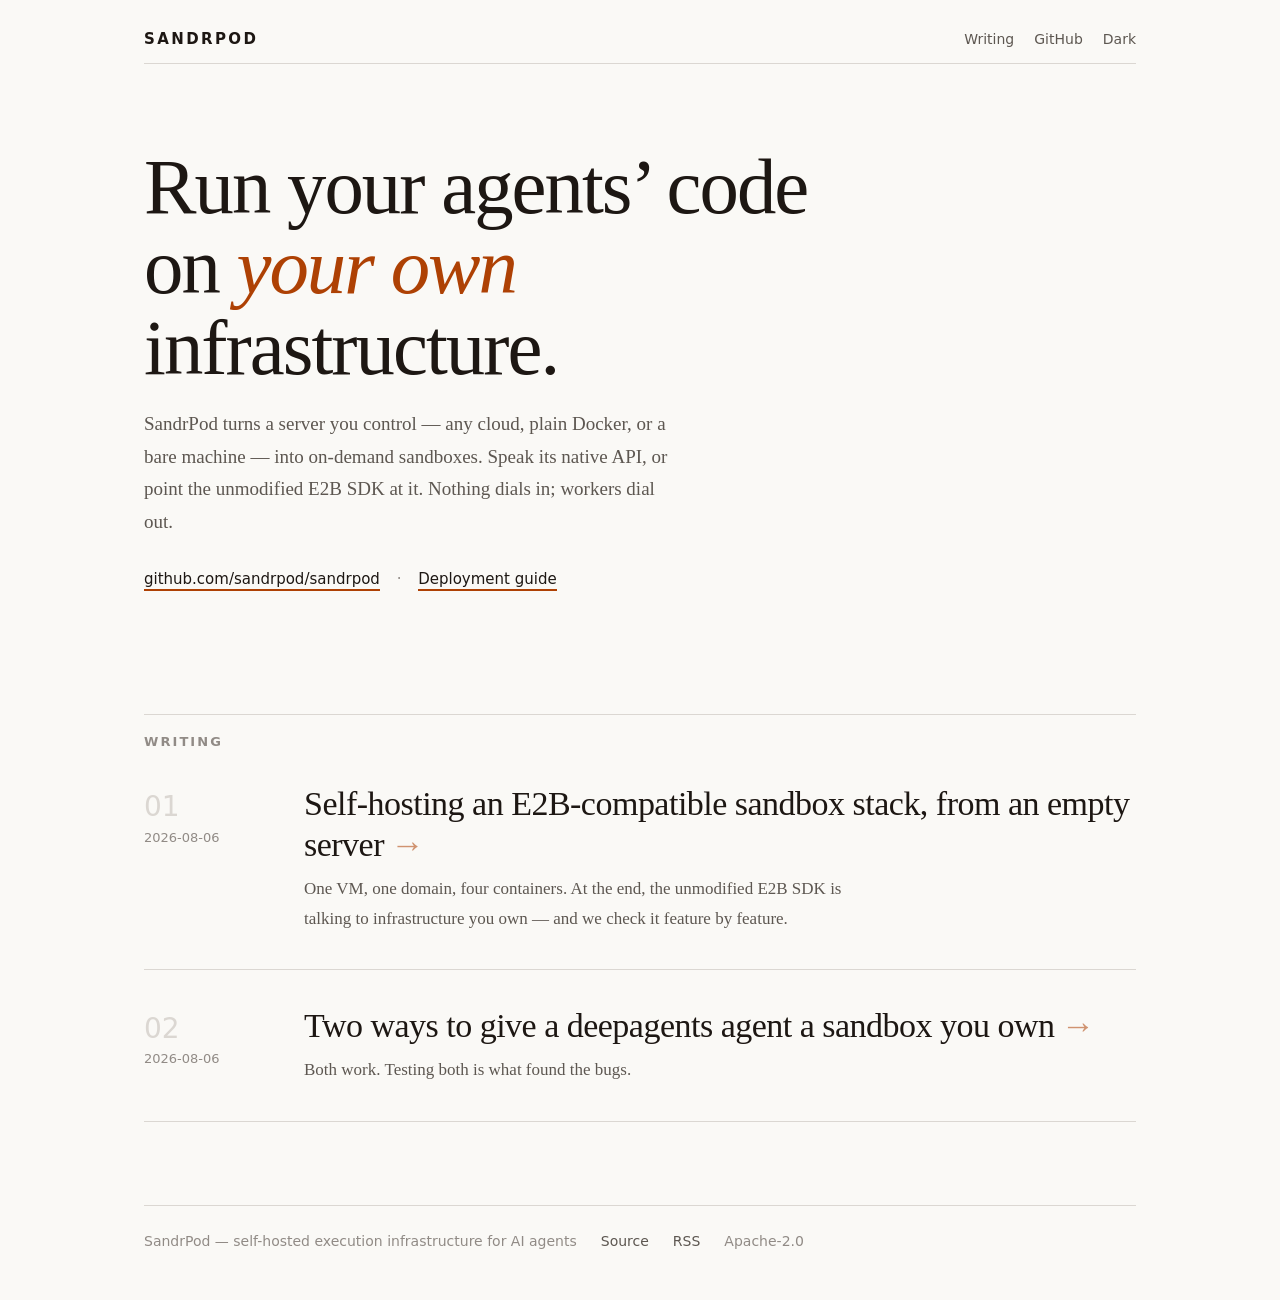
==== index.html @ 93092206 "site: SandrPod writing, two articles Static, hand-written HTML — no generator, no build step, no ext" ====
<!doctype html>
<html lang="en">
<head>
<meta charset="utf-8">
<meta name="viewport" content="width=device-width, initial-scale=1">
<title>SandrPod — self-hosted execution infrastructure for AI agents</title>
<meta name="description" content="Open-source, Apache-2.0. Run AI-agent code on infrastructure you own: any cloud, plain Docker, or a bare machine. E2B-SDK compatible.">
<link rel="canonical" href="https://sandrpod.com/">
<meta property="og:type" content="website">
<meta property="og:title" content="SandrPod — self-hosted execution infrastructure for AI agents">
<meta property="og:description" content="Open-source, Apache-2.0. Run AI-agent code on infrastructure you own: any cloud, plain Docker, or a bare machine. E2B-SDK compatible.">
<meta property="og:url" content="https://sandrpod.com/">
<meta property="og:site_name" content="SandrPod">
<meta name="twitter:card" content="summary">
<meta name="twitter:title" content="SandrPod — self-hosted execution infrastructure for AI agents">
<meta name="twitter:description" content="Open-source, Apache-2.0. Run AI-agent code on infrastructure you own: any cloud, plain Docker, or a bare machine. E2B-SDK compatible.">
<link rel="alternate" type="application/rss+xml" title="SandrPod" href="https://sandrpod.com/feed.xml">
<link rel="stylesheet" href="/style.css">
<script>(function(){try{var t=localStorage.getItem("theme");if(t)document.documentElement.setAttribute("data-theme",t)}catch(e){}})()</script>
</head>
<body>
<a class="skip" href="#main">Skip to content</a>
<header class="masthead">
  <a class="wordmark" href="/">SandrPod</a>
  <nav aria-label="Main">
    <a href="/">Writing</a>
    <a href="https://github.com/sandrpod/sandrpod">GitHub</a>
    <button class="theme-toggle" type="button" aria-label="Toggle colour theme">Dark</button>
  </nav>
</header>
<main id="main">
<section class="hero">
  <h1>Run your agents’ code on <em>your own</em> infrastructure.</h1>
  <p>SandrPod turns a server you control — any cloud, plain Docker, or a bare
  machine — into on-demand sandboxes. Speak its native API, or point the
  unmodified E2B SDK at it. Nothing dials in; workers dial out.</p>
  <p class="cta">
    <a href="https://github.com/sandrpod/sandrpod">github.com/sandrpod/sandrpod</a>
    <span>·</span>
    <a href="https://github.com/sandrpod/sandrpod/blob/main/docs/PRODUCTION_DEPLOYMENT.md">Deployment guide</a>
  </p>
</section>

<h2 class="writing-head">Writing</h2>
<a class="entry" href="/e2b-compatible-sandbox-api/">
  <div class="meta"><span class="no">01</span>2026-08-06</div>
  <div>
    <h2>Self-hosting an E2B-compatible sandbox stack, from an empty server<span class="arrow">→</span></h2>
    <p>One VM, one domain, four containers. At the end, the unmodified E2B SDK is talking to infrastructure you own — and we check it feature by feature.</p>
  </div>
</a>
<a class="entry" href="/deepagents-sandbox-backends/">
  <div class="meta"><span class="no">02</span>2026-08-06</div>
  <div>
    <h2>Two ways to give a deepagents agent a sandbox you own<span class="arrow">→</span></h2>
    <p>Both work. Testing both is what found the bugs.</p>
  </div>
</a>
</main>
<footer>
  <span>SandrPod — self-hosted execution infrastructure for AI agents</span>
  <a href="https://github.com/sandrpod/sandrpod">Source</a>
  <a href="https://sandrpod.com/feed.xml">RSS</a>
  <span>Apache-2.0</span>
</footer>
<script>
(function () {
  var btn = document.querySelector('.theme-toggle');
  if (!btn) return;
  var root = document.documentElement;
  function current() {
    return root.getAttribute('data-theme') ||
      (matchMedia('(prefers-color-scheme: dark)').matches ? 'dark' : 'light');
  }
  function label() { btn.textContent = current() === 'dark' ? 'Light' : 'Dark'; }
  label();
  btn.addEventListener('click', function () {
    var next = current() === 'dark' ? 'light' : 'dark';
    root.setAttribute('data-theme', next);
    try { localStorage.setItem('theme', next); } catch (e) {}
    label();
  });
})();
</script>
</body>
</html>
---- style.css ----
:root {
  /* 纸与墨：暖白底、近黑字，避免纯 #fff/#000 的刺眼对比 */
  --paper:      oklch(98.2% 0.004 85);
  --paper-sunk: oklch(95.6% 0.006 85);
  --ink:        oklch(21%   0.012 60);
  --ink-soft:   oklch(46%   0.012 60);
  --ink-faint:  oklch(64%   0.010 60);
  --rule:       oklch(88%   0.008 70);
  /* 单一强调色：赭红。够暖，不是通用的 SaaS 蓝 */
  --accent:     oklch(52%   0.155 42);
  --accent-lit: oklch(96%   0.020 42);

  --serif: "Iowan Old Style", "Charter", "Bitstream Charter", "Sitka Text",
           Cambria, Georgia, serif;
  --sans:  ui-sans-serif, -apple-system, "Segoe UI", Inter, system-ui, sans-serif;
  --mono:  ui-monospace, "SF Mono", "JetBrains Mono", Menlo, Consolas, monospace;

  --measure: 34rem;          /* 正文行长，约 68 字符 */
  --gutter:  clamp(1.25rem, 1rem + 2vw, 3rem);
  --step:    clamp(3rem, 2rem + 4vw, 6rem);
}

@media (prefers-color-scheme: dark) {
  :root {
    --paper:      oklch(17%   0.010 65);
    --paper-sunk: oklch(21%   0.012 65);
    --ink:        oklch(92%   0.008 80);
    --ink-soft:   oklch(72%   0.010 80);
    --ink-faint:  oklch(55%   0.010 80);
    --rule:       oklch(31%   0.012 70);
    --accent:     oklch(76%   0.135 55);
    --accent-lit: oklch(26%   0.040 45);
  }
}
/* 站内切换按钮的显式覆盖，两个方向都要压过媒体查询 */
:root[data-theme="light"] {
  --paper: oklch(98.2% 0.004 85); --paper-sunk: oklch(95.6% 0.006 85);
  --ink: oklch(21% 0.012 60);     --ink-soft: oklch(46% 0.012 60);
  --ink-faint: oklch(64% 0.010 60); --rule: oklch(88% 0.008 70);
  --accent: oklch(52% 0.155 42);  --accent-lit: oklch(96% 0.020 42);
}
:root[data-theme="dark"] {
  --paper: oklch(17% 0.010 65);   --paper-sunk: oklch(21% 0.012 65);
  --ink: oklch(92% 0.008 80);     --ink-soft: oklch(72% 0.010 80);
  --ink-faint: oklch(55% 0.010 80); --rule: oklch(31% 0.012 70);
  --accent: oklch(76% 0.135 55);  --accent-lit: oklch(26% 0.040 45);
}

html { -webkit-text-size-adjust: 100%; }

body {
  margin: 0;
  padding: 0 var(--gutter);
  background: var(--paper);
  color: var(--ink);
  font: 400 1.0625rem/1.72 var(--serif);
  font-synthesis-weight: none;
  overflow-wrap: break-word;
}

/* ── 骨架 ───────────────────────────────────────────────── */

.masthead {
  max-width: 62rem; margin: 0 auto;
  display: flex; align-items: baseline; gap: 1.25rem;
  padding: 2rem 0 0; border-bottom: 1px solid var(--rule);
  padding-bottom: 1rem;
}
.masthead a.wordmark {
  font: 600 0.9375rem/1 var(--sans);
  letter-spacing: 0.16em; text-transform: uppercase;
  color: var(--ink); text-decoration: none;
}
.masthead nav { margin-left: auto; display: flex; gap: 1.25rem; align-items: baseline; }
.masthead nav a, .theme-toggle {
  font: 400 0.875rem/1 var(--sans);
  color: var(--ink-soft); text-decoration: none;
}
.masthead nav a:hover { color: var(--accent); }
.theme-toggle {
  background: none; border: 0; padding: 0; cursor: pointer;
  font-family: var(--sans); color: var(--ink-soft);
}
.theme-toggle:hover { color: var(--accent); }

main { max-width: 62rem; margin: 0 auto; }

footer {
  max-width: 62rem; margin: var(--step) auto 0;
  border-top: 1px solid var(--rule); padding: 1.5rem 0 3rem;
  font: 400 0.875rem/1.6 var(--sans); color: var(--ink-faint);
  display: flex; flex-wrap: wrap; gap: 0.5rem 1.5rem;
}
footer a { color: var(--ink-soft); text-decoration: none; }
footer a:hover { color: var(--accent); }

/* ── 首页 ───────────────────────────────────────────────── */

.hero { padding: var(--step) 0; max-width: 44rem; }
.hero h1 {
  font: 400 clamp(2.5rem, 1.4rem + 4.4vw, 5rem)/1.02 var(--serif);
  letter-spacing: -0.025em; margin: 0 0 1.25rem;
}
.hero h1 em { font-style: italic; color: var(--accent); }
.hero p {
  font-size: 1.1875rem; color: var(--ink-soft);
  max-width: var(--measure); margin: 0 0 1.75rem;
}
.hero .cta { font-family: var(--sans); font-size: 0.9375rem; }
.hero .cta a {
  color: var(--ink); text-decoration: none;
  border-bottom: 2px solid var(--accent); padding-bottom: 1px;
}
.hero .cta a:hover { color: var(--accent); }
.hero .cta span { color: var(--ink-faint); margin: 0 0.75rem; }

.writing-head {
  font: 600 0.8125rem/1 var(--sans);
  letter-spacing: 0.16em; text-transform: uppercase;
  color: var(--ink-faint);
  border-top: 1px solid var(--rule); padding-top: 1.25rem; margin-bottom: 0;
}

/* 编辑式条目：日期在左侧边栏，标题破格占主栏 */
.entry {
  display: grid;
  grid-template-columns: 7.5rem 1fr;
  gap: 0 2.5rem;
  padding: 2.25rem 0;
  border-bottom: 1px solid var(--rule);
  text-decoration: none; color: inherit;
}
.entry:hover h2 { color: var(--accent); }
.entry:hover .arrow { transform: translateX(3px); opacity: 1; }
.entry .meta {
  font: 400 0.8125rem/1.5 var(--sans);
  color: var(--ink-faint); padding-top: 0.55rem;
}
.entry .meta .no {
  display: block; font-size: 1.75rem; line-height: 1;
  color: var(--rule); margin-bottom: 0.4rem;
  font-variant-numeric: tabular-nums;
}
.entry h2 {
  font: 400 clamp(1.5rem, 1.1rem + 1.5vw, 2.125rem)/1.18 var(--serif);
  letter-spacing: -0.015em; margin: 0 0 0.6rem;
  transition: color 140ms ease;
}
.entry p { margin: 0; color: var(--ink-soft); max-width: var(--measure); }
.entry .arrow {
  display: inline-block; margin-left: 0.4rem; color: var(--accent);
  opacity: 0.55; transition: transform 140ms ease, opacity 140ms ease;
}

@media (max-width: 44rem) {
  .entry { grid-template-columns: 1fr; gap: 0.75rem; }
  .entry .meta { padding-top: 0; }
  .entry .meta .no { display: inline; font-size: 1rem; margin-right: 0.6rem; }
}

/* ── 文章 ───────────────────────────────────────────────── */

article { padding: var(--step) 0 0; }
article > * { max-width: var(--measure); }

article h1 {
  font: 400 clamp(2.125rem, 1.4rem + 3vw, 3.5rem)/1.08 var(--serif);
  letter-spacing: -0.022em; margin: 0 0 1.5rem; max-width: 24ch;
}
/* pandoc 把副标题渲染成首个 <p><em> */
article h1 + p em {
  font-style: italic; font-size: 1.1875rem;
  color: var(--ink-soft); line-height: 1.55;
}
article h1 + p { margin-bottom: 2.5rem; }

article h2 {
  font: 600 1.0625rem/1.35 var(--sans);
  letter-spacing: 0.02em;
  margin: 3.25rem 0 1rem; padding-top: 1rem;
  border-top: 1px solid var(--rule);
}
article h3 {
  font: 600 0.9375rem/1.4 var(--sans);
  letter-spacing: 0.03em; color: var(--ink-soft);
  margin: 2.25rem 0 0.75rem;
}
article h2 a.anchor, article h3 a.anchor { display: none; }

article p, article li { margin: 0 0 1.25rem; }
article ul, article ol { padding-left: 1.35rem; }
article li { margin-bottom: 0.5rem; }
article li::marker { color: var(--ink-faint); }

article a { color: var(--ink); text-decoration-color: var(--accent); text-underline-offset: 2px; }
article a:hover { color: var(--accent); }

article strong { font-weight: 600; }

article hr {
  border: 0; border-top: 1px solid var(--rule);
  margin: 2.5rem 0; max-width: 6rem;
}

article blockquote {
  margin: 1.75rem 0; padding-left: 1.25rem;
  border-left: 2px solid var(--accent);
  color: var(--ink-soft); font-style: italic;
}

/* 代码：正文行长放不下，允许溢出到更宽的容器并自己横向滚动 */
article pre {
  max-width: min(52rem, 100%);
  margin: 1.75rem 0; padding: 1.1rem 1.25rem;
  background: var(--paper-sunk);
  border: 1px solid var(--rule); border-radius: 3px;
  overflow-x: auto;
  font: 400 0.8125rem/1.62 var(--mono);
  -webkit-overflow-scrolling: touch;
}
article pre code { background: none; padding: 0; font-size: inherit; border: 0; }
article code {
  font: 400 0.86em/1.4 var(--mono);
  background: var(--paper-sunk);
  border: 1px solid var(--rule); border-radius: 2px;
  padding: 0.1em 0.32em;
}

/* 表格同理：可以比正文宽，超出就滚 */
article table {
  max-width: min(52rem, 100%);
  display: block; overflow-x: auto;
  border-collapse: collapse;
  margin: 1.75rem 0;
  font: 400 0.9375rem/1.5 var(--sans);
}
article thead th {
  text-align: left; font-weight: 600; white-space: nowrap;
  border-bottom: 1.5px solid var(--ink-soft);
  padding: 0.5rem 1rem 0.5rem 0;
}
article tbody td {
  border-bottom: 1px solid var(--rule);
  padding: 0.6rem 1rem 0.6rem 0;
  vertical-align: top;
}
article tbody tr:last-child td { border-bottom: 0; }
article td code { font-size: 0.86em; }

.article-foot {
  margin-top: var(--step); padding-top: 1.5rem;
  border-top: 1px solid var(--rule);
  font: 400 0.9375rem/1.6 var(--sans); color: var(--ink-soft);
}
.article-foot a { color: var(--ink); text-decoration-color: var(--accent); }

/* ── 可访问性 ───────────────────────────────────────────── */

:focus-visible { outline: 2px solid var(--accent); outline-offset: 3px; border-radius: 2px; }

.skip {
  position: absolute; left: -9999px;
  background: var(--paper); color: var(--ink);
  padding: 0.6rem 1rem; border: 1px solid var(--accent); z-index: 10;
}
.skip:focus { left: var(--gutter); top: 0.5rem; }

@media (prefers-reduced-motion: reduce) {
  *, *::before, *::after { transition-duration: 0.01ms !important; }
}

@media print {
  .masthead nav, footer, .theme-toggle { display: none; }
  body { background: #fff; color: #000; }
  article pre, article table { max-width: 100%; }
}
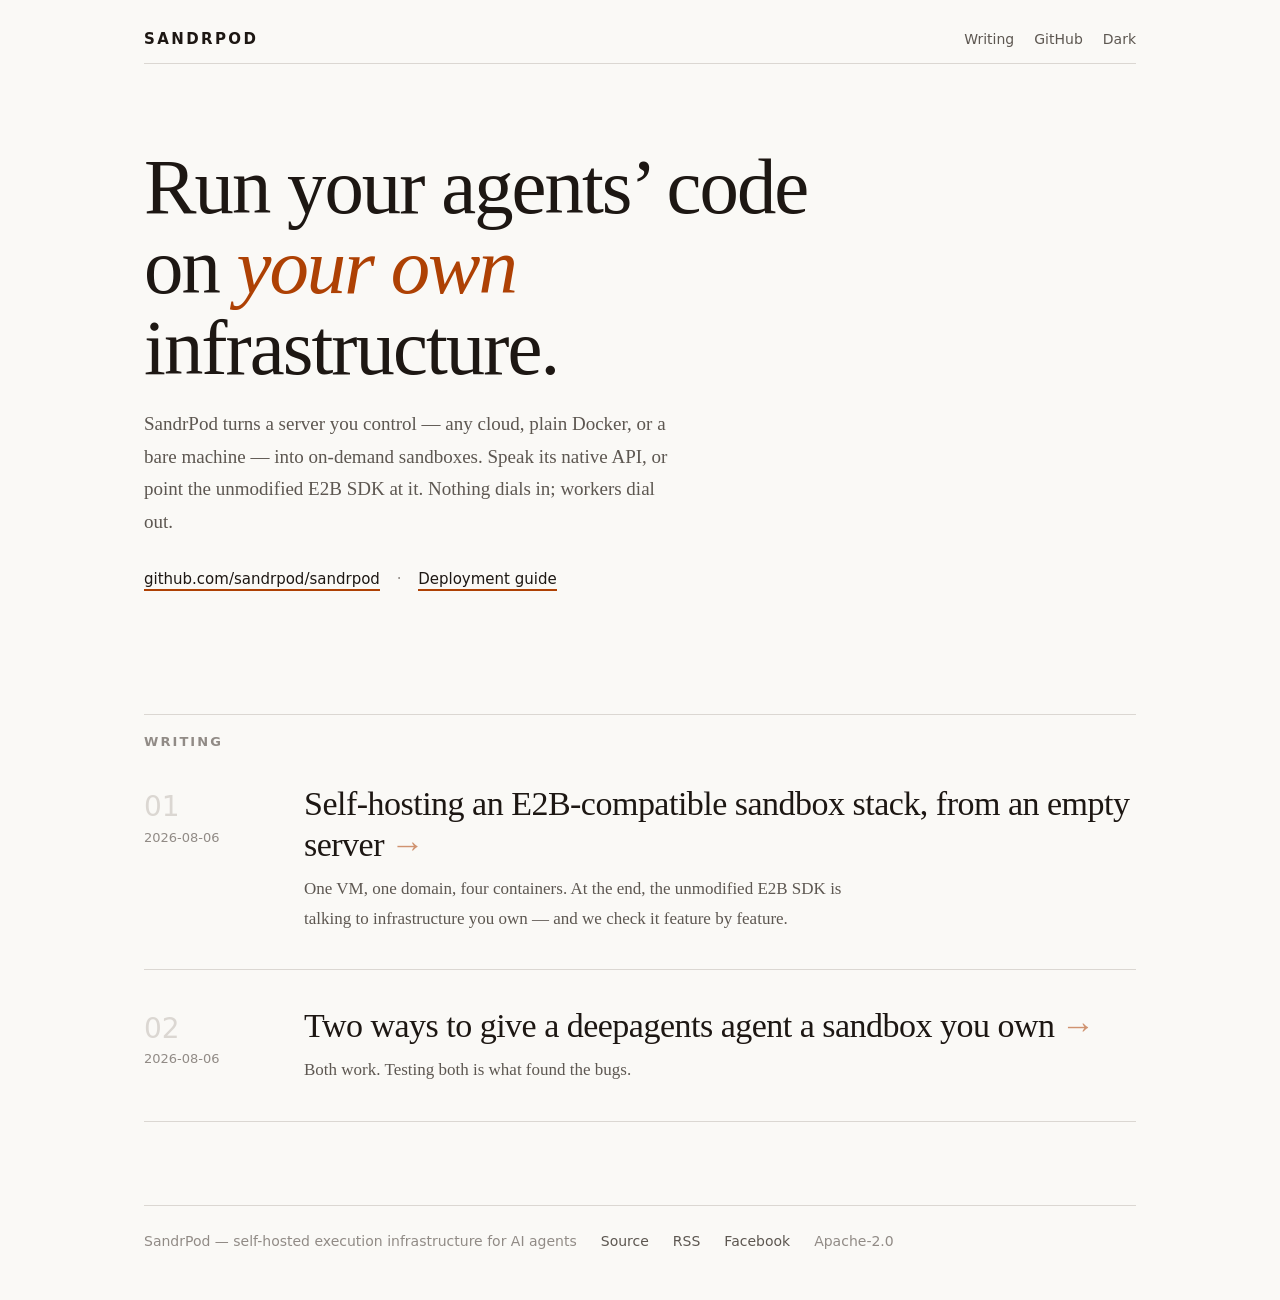
==== commit b171144e: "site: add Facebook link to footer" ====
--- a/index.html
+++ b/index.html
@@ -5,17 +5,26 @@
 <meta name="viewport" content="width=device-width, initial-scale=1">
 <title>SandrPod — self-hosted execution infrastructure for AI agents</title>
 <meta name="description" content="Open-source, Apache-2.0. Run AI-agent code on infrastructure you own: any cloud, plain Docker, or a bare machine. E2B-SDK compatible.">
-<link rel="canonical" href="https://sandrpod.com/">
+<link rel="canonical" href="https://blog.sandrpod.com/">
 <meta property="og:type" content="website">
 <meta property="og:title" content="SandrPod — self-hosted execution infrastructure for AI agents">
 <meta property="og:description" content="Open-source, Apache-2.0. Run AI-agent code on infrastructure you own: any cloud, plain Docker, or a bare machine. E2B-SDK compatible.">
-<meta property="og:url" content="https://sandrpod.com/">
+<meta property="og:url" content="https://blog.sandrpod.com/">
 <meta property="og:site_name" content="SandrPod">
-<meta name="twitter:card" content="summary">
+<meta property="og:locale" content="en_US">
+<meta property="og:image" content="https://blog.sandrpod.com/og/site.png">
+<meta property="og:image:type" content="image/png">
+<meta property="og:image:width" content="1200">
+<meta property="og:image:height" content="630">
+<meta property="og:image:alt" content="SandrPod — self-hosted execution infrastructure for AI agents">
+<meta name="twitter:card" content="summary_large_image">
 <meta name="twitter:title" content="SandrPod — self-hosted execution infrastructure for AI agents">
 <meta name="twitter:description" content="Open-source, Apache-2.0. Run AI-agent code on infrastructure you own: any cloud, plain Docker, or a bare machine. E2B-SDK compatible.">
-<link rel="alternate" type="application/rss+xml" title="SandrPod" href="https://sandrpod.com/feed.xml">
+<meta name="twitter:image" content="https://blog.sandrpod.com/og/site.png">
+<meta name="twitter:image:alt" content="SandrPod — self-hosted execution infrastructure for AI agents">
+<link rel="alternate" type="application/rss+xml" title="SandrPod" href="https://blog.sandrpod.com/feed.xml">
 <link rel="stylesheet" href="/style.css">
+<script type="application/ld+json">{"@context": "https://schema.org", "@type": "WebSite", "name": "SandrPod", "url": "https://blog.sandrpod.com/", "description": "Open-source, Apache-2.0. Run AI-agent code on infrastructure you own: any cloud, plain Docker, or a bare machine. E2B-SDK compatible.", "inLanguage": "en"}</script>
 <script>(function(){try{var t=localStorage.getItem("theme");if(t)document.documentElement.setAttribute("data-theme",t)}catch(e){}})()</script>
 </head>
 <body>
@@ -25,7 +34,7 @@
   <nav aria-label="Main">
     <a href="/">Writing</a>
     <a href="https://github.com/sandrpod/sandrpod">GitHub</a>
-    <button class="theme-toggle" type="button" aria-label="Toggle colour theme">Dark</button>
+    <button class="theme-toggle" type="button" aria-label="Toggle colour theme" data-dark="Dark" data-light="Light">Dark</button>
   </nav>
 </header>
 <main id="main">
@@ -60,7 +69,8 @@
 <footer>
   <span>SandrPod — self-hosted execution infrastructure for AI agents</span>
   <a href="https://github.com/sandrpod/sandrpod">Source</a>
-  <a href="https://sandrpod.com/feed.xml">RSS</a>
+  <a href="https://blog.sandrpod.com/feed.xml">RSS</a>
+    <a href="https://www.facebook.com/itscjzhao">Facebook</a>
   <span>Apache-2.0</span>
 </footer>
 <script>
@@ -72,7 +82,7 @@
     return root.getAttribute('data-theme') ||
       (matchMedia('(prefers-color-scheme: dark)').matches ? 'dark' : 'light');
   }
-  function label() { btn.textContent = current() === 'dark' ? 'Light' : 'Dark'; }
+  function label() { btn.textContent = current() === 'dark' ? btn.dataset.light : btn.dataset.dark; }
   label();
   btn.addEventListener('click', function () {
     var next = current() === 'dark' ? 'light' : 'dark';
@@ -82,5 +92,6 @@
   });
 })();
 </script>
+<script data-goatcounter="https://sandrpod.goatcounter.com/count" async src="//gc.zgo.at/count.js"></script>
 </body>
 </html>
--- a/style.css
+++ b/style.css
@@ -208,6 +208,18 @@
   color: var(--ink-soft); font-style: italic;
 }
 
+/* 图：可比正文列宽，但绝不超出视口。深色下压一点亮度，白底图才不刺眼 */
+article img {
+  display: block; height: auto;
+  max-width: min(42rem, 100%);
+  margin: 1.75rem 0;
+  border: 1px solid var(--rule); border-radius: 3px;
+  background: oklch(99% 0 0);
+}
+@media (prefers-color-scheme: dark) { article img { filter: brightness(0.9); } }
+:root[data-theme="dark"]  article img { filter: brightness(0.9); }
+:root[data-theme="light"] article img { filter: none; }
+
 /* 代码：正文行长放不下，允许溢出到更宽的容器并自己横向滚动 */
 article pre {
   max-width: min(52rem, 100%);
@@ -218,6 +230,7 @@
   font: 400 0.8125rem/1.62 var(--mono);
   -webkit-overflow-scrolling: touch;
 }
+article code.nb { white-space: nowrap; }
 article pre code { background: none; padding: 0; font-size: inherit; border: 0; }
 article code {
   font: 400 0.86em/1.4 var(--mono);
@@ -274,3 +287,19 @@
   body { background: #fff; color: #000; }
   article pre, article table { max-width: 100%; }
 }
+
+/* ── 语言切换与中文页 ───────────────────────────────────── */
+
+.lang-switch { margin: 0 0 1.75rem; font: 400 0.875rem/1 var(--sans); }
+.lang-switch a { color: var(--ink-soft); text-decoration-color: var(--accent); text-underline-offset: 3px; }
+.lang-switch a:hover { color: var(--accent); }
+
+/* CJK：合成斜体很难看，负字距会挤字，行距放宽；拉丁字体在前，宋体兜底 */
+html:lang(zh) {
+  --serif: "Iowan Old Style", "Charter", Georgia, "Songti SC", "Source Han Serif SC",
+           "Noto Serif CJK SC", "Noto Serif SC", serif;
+}
+html:lang(zh) body { line-height: 1.85; }
+html:lang(zh) article h1 { letter-spacing: 0; line-height: 1.25; max-width: 18em; }
+html:lang(zh) article h1 + p em,
+html:lang(zh) article blockquote { font-style: normal; }
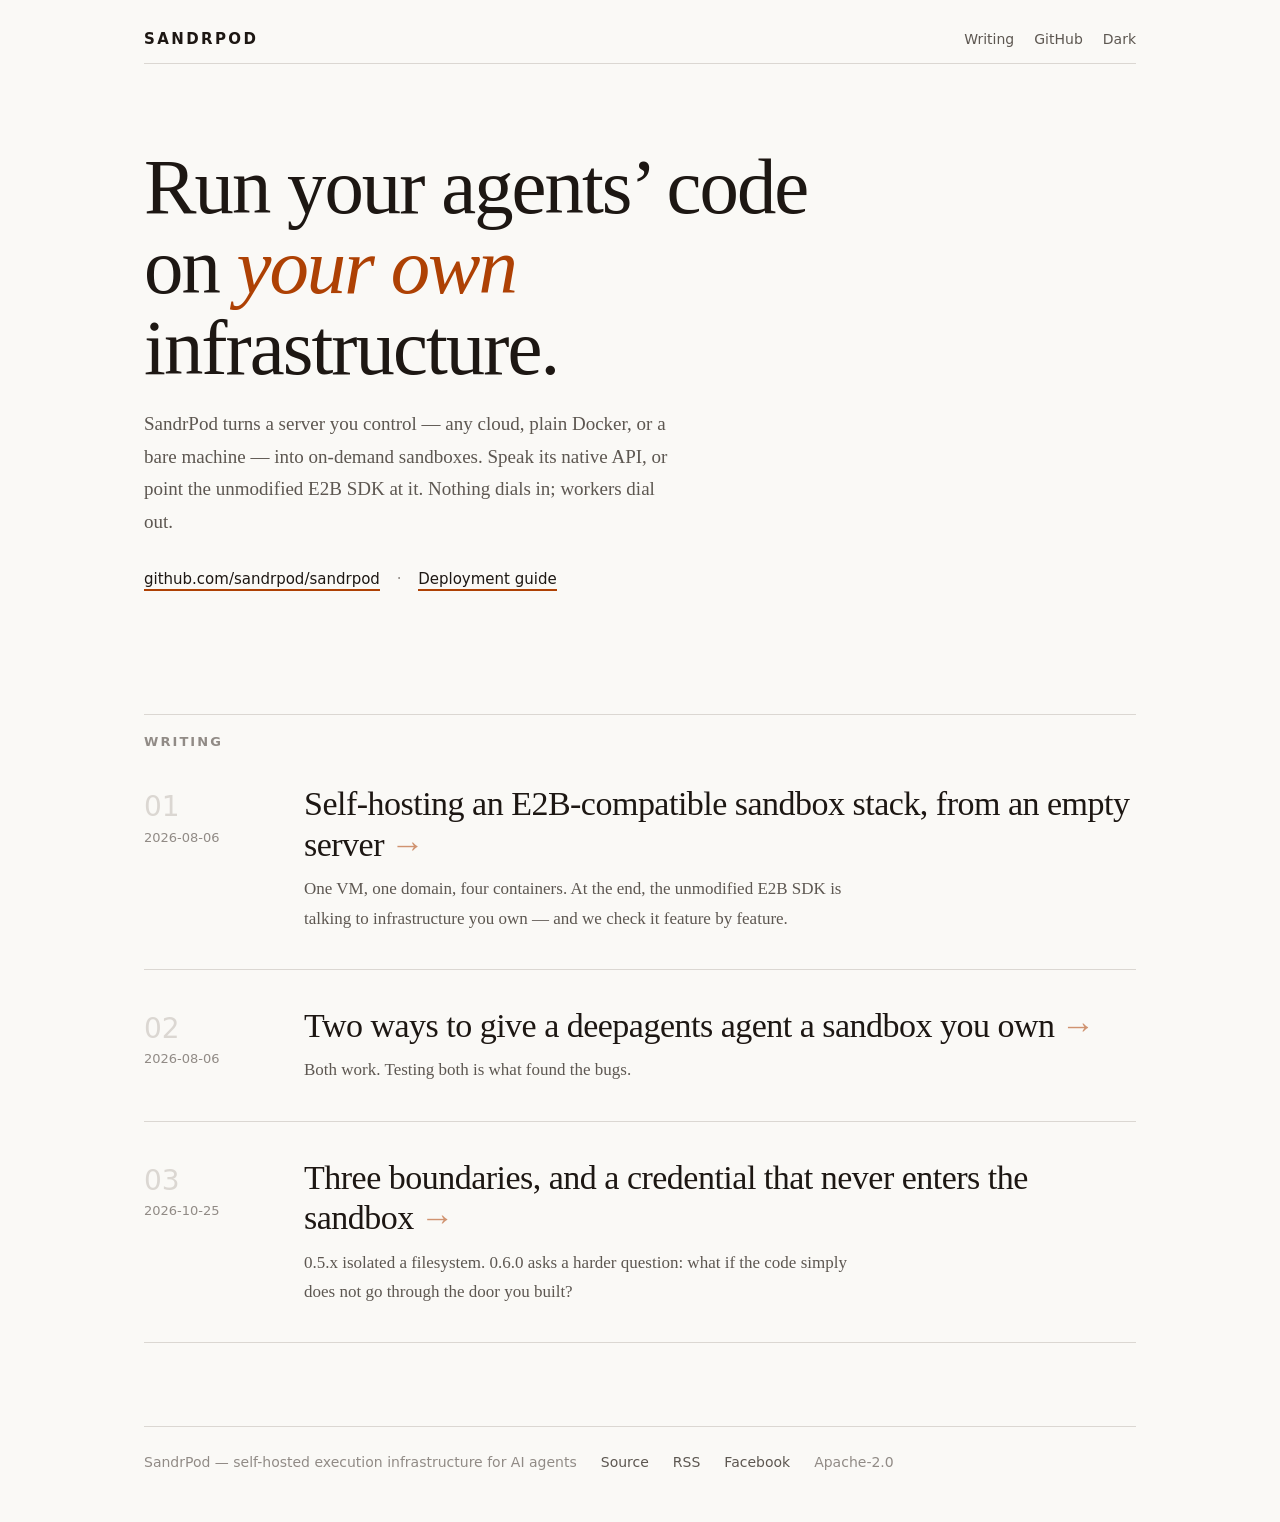
==== commit f35ba61a: "post: three boundaries, and a credential that never enters the sandbox The 0.6.0 write-up: an egress" ====
--- a/index.html
+++ b/index.html
@@ -65,12 +65,19 @@
     <p>Both work. Testing both is what found the bugs.</p>
   </div>
 </a>
+<a class="entry" href="/three-boundaries/">
+  <div class="meta"><span class="no">03</span>2026-10-25</div>
+  <div>
+    <h2>Three boundaries, and a credential that never enters the sandbox<span class="arrow">→</span></h2>
+    <p>0.5.x isolated a filesystem. 0.6.0 asks a harder question: what if the code simply does not go through the door you built?</p>
+  </div>
+</a>
 </main>
 <footer>
   <span>SandrPod — self-hosted execution infrastructure for AI agents</span>
   <a href="https://github.com/sandrpod/sandrpod">Source</a>
   <a href="https://blog.sandrpod.com/feed.xml">RSS</a>
-    <a href="https://www.facebook.com/itscjzhao">Facebook</a>
+  <a href="https://www.facebook.com/itscjzhao">Facebook</a>
   <span>Apache-2.0</span>
 </footer>
 <script>
